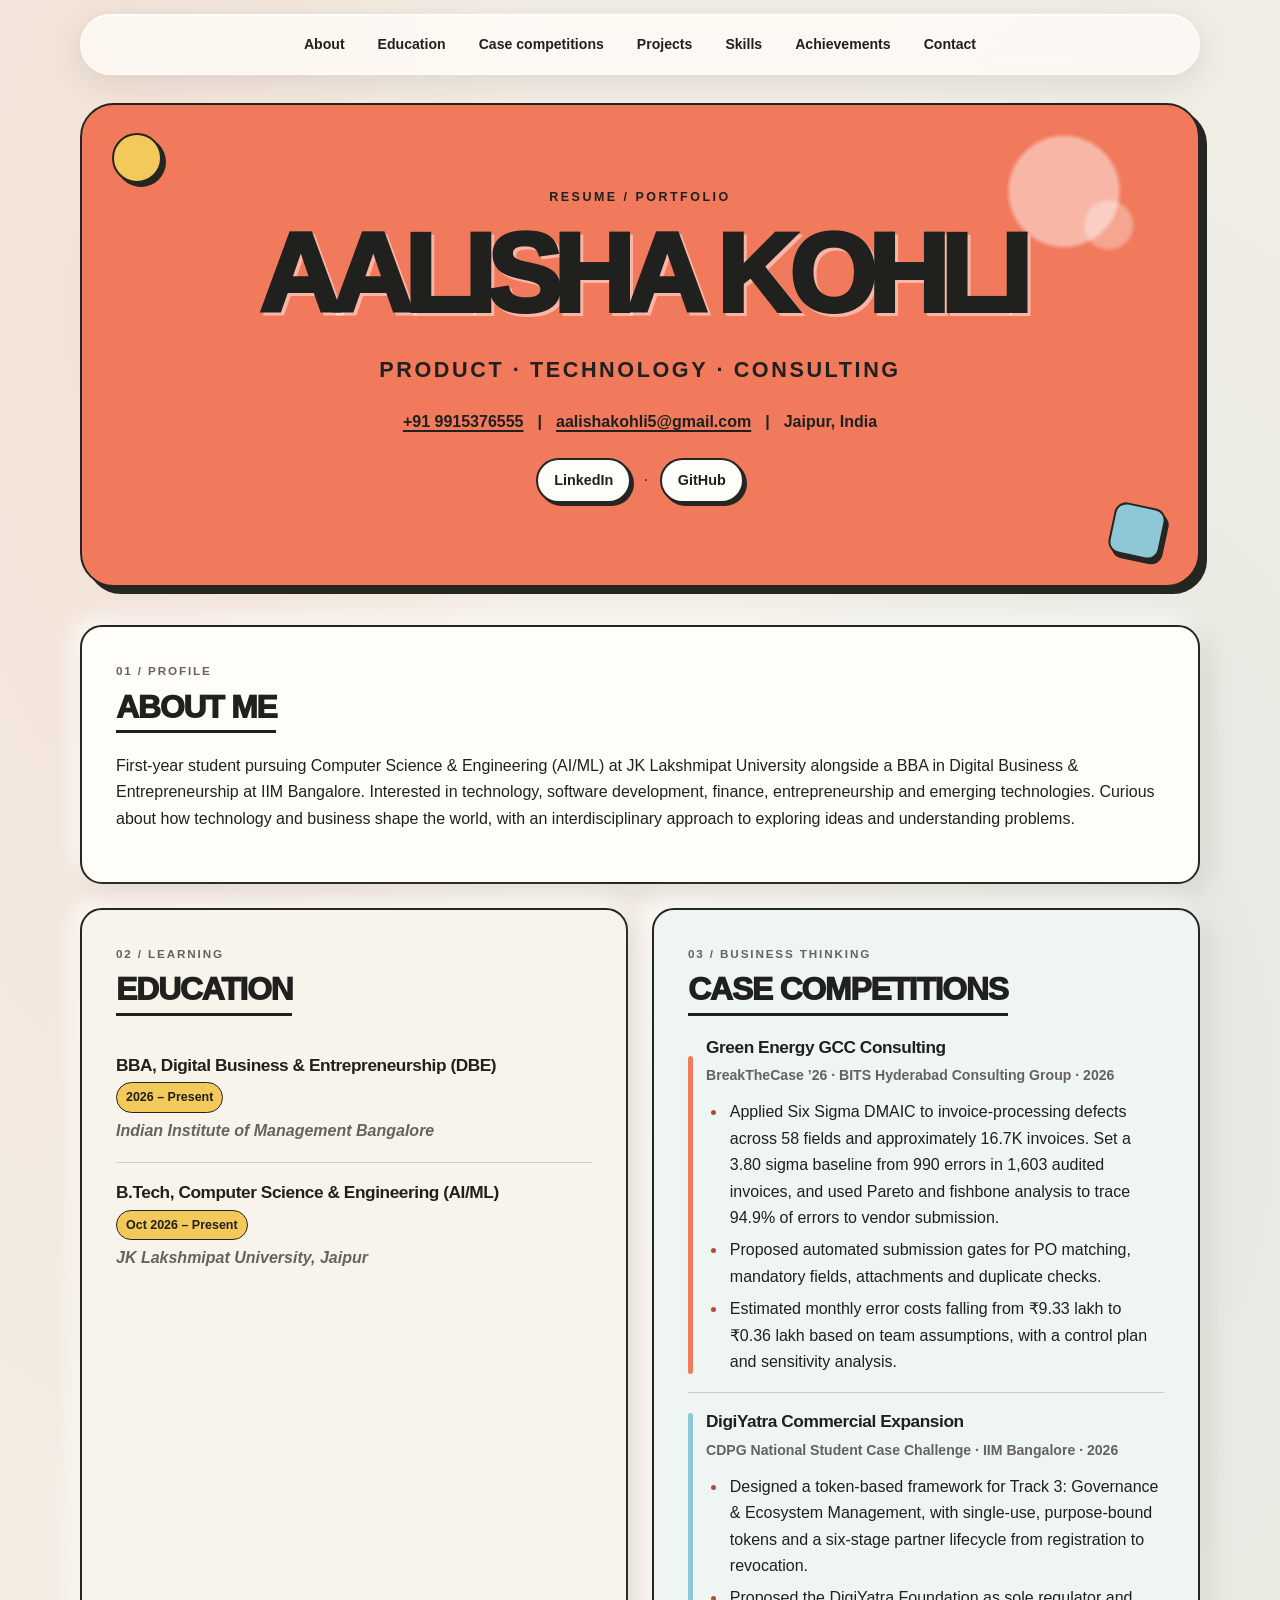
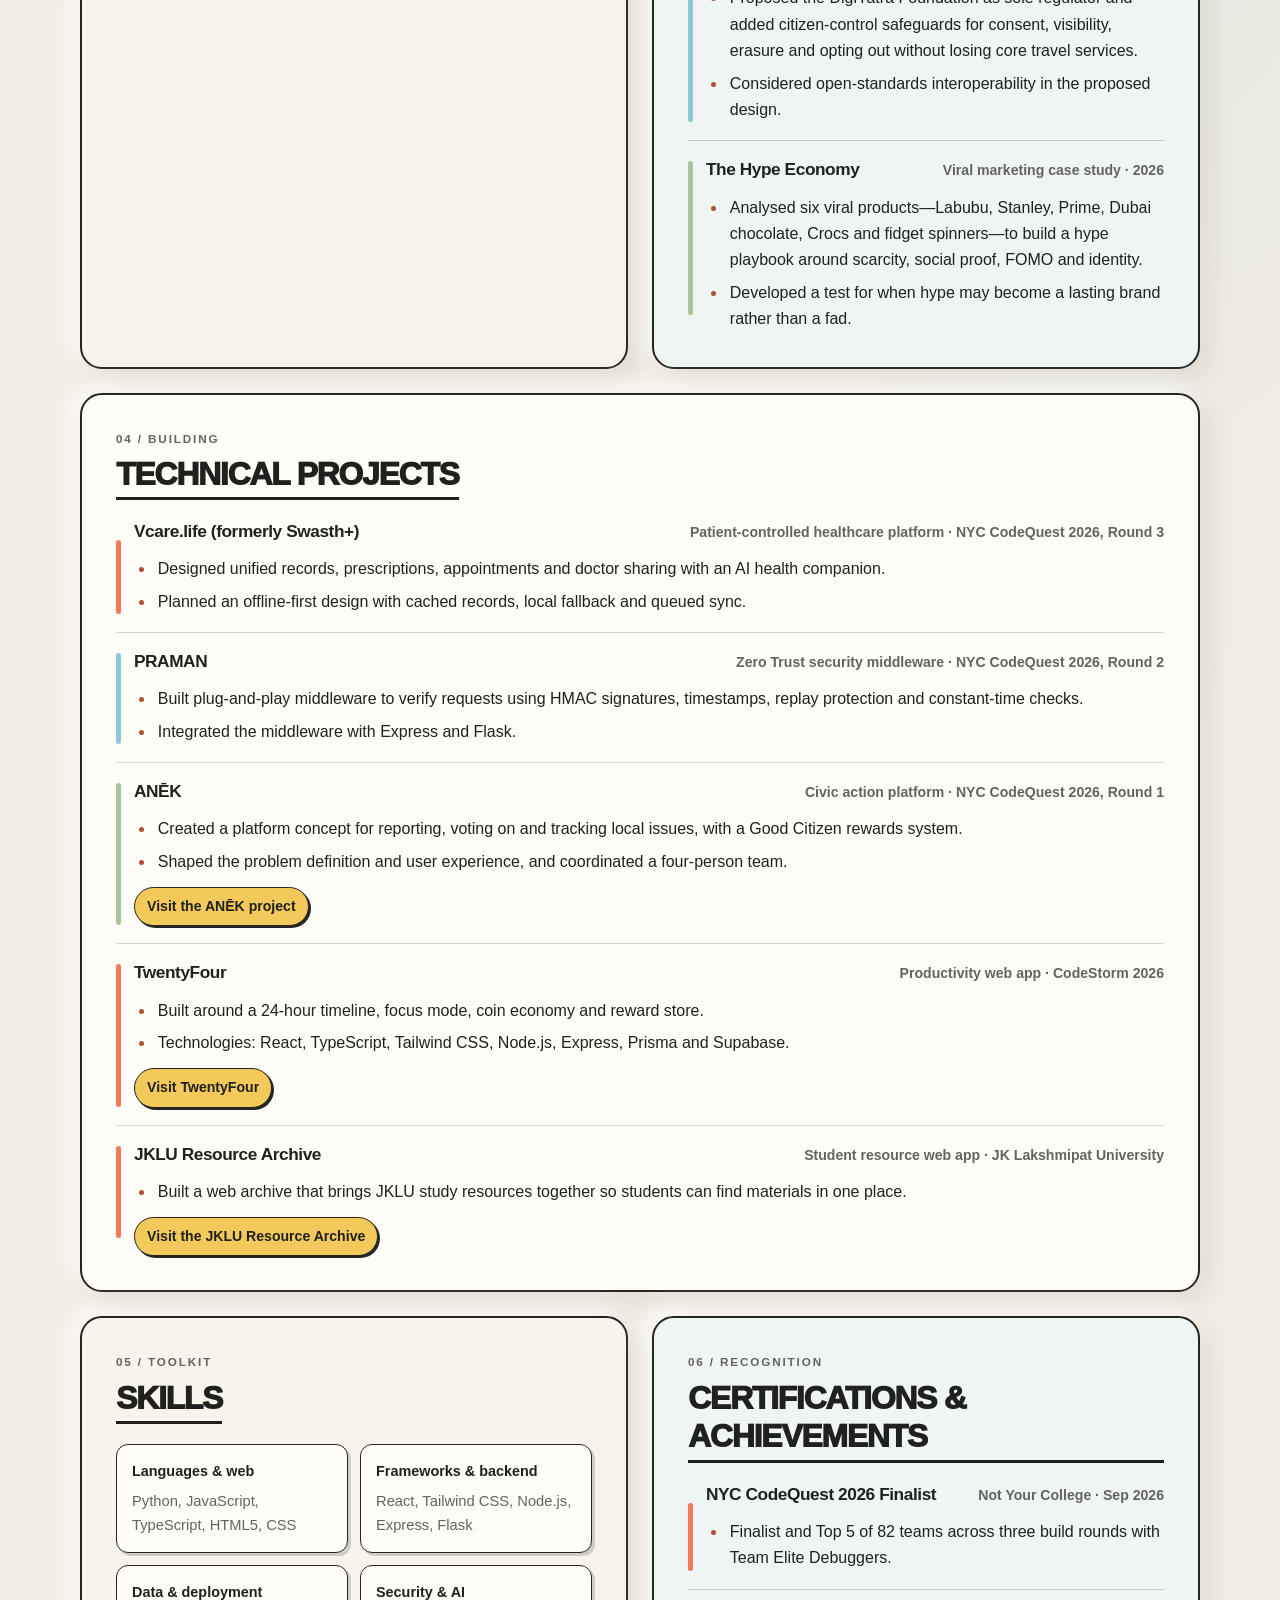
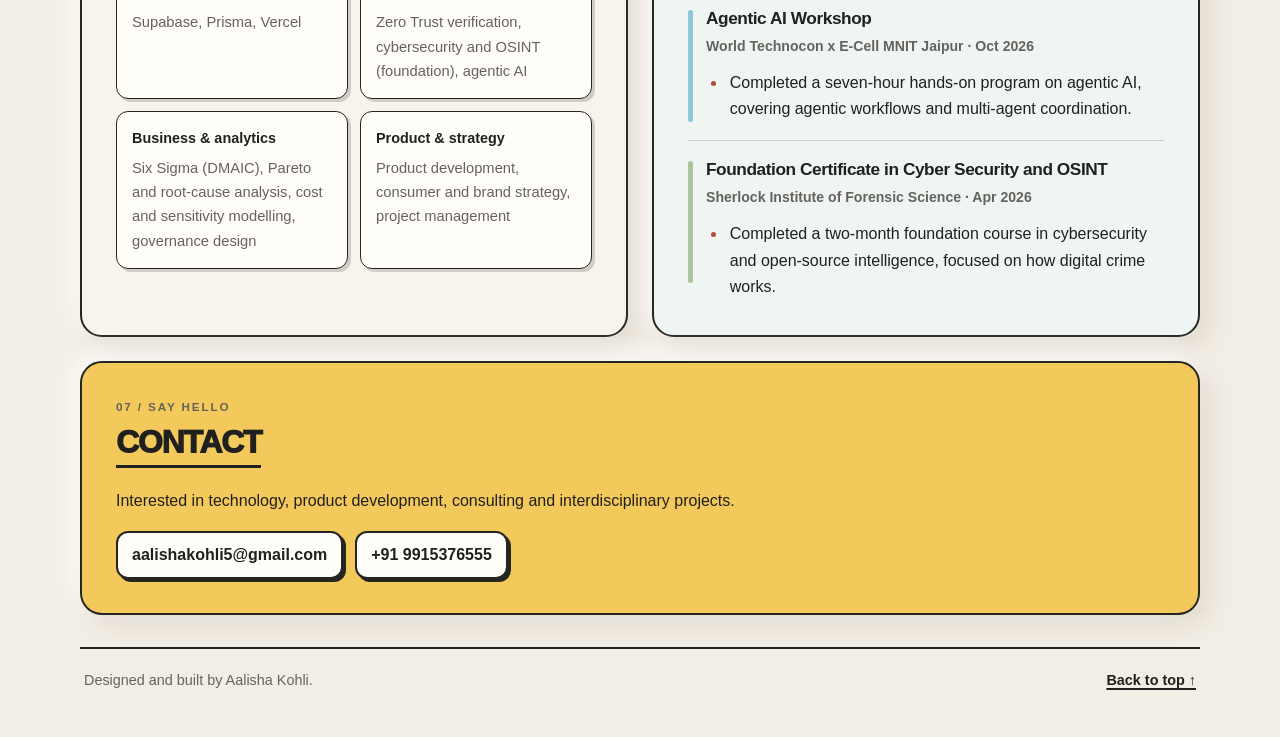
==== index.html @ c0bd3ee4 "Fix stylesheet link in index.html to reference styles.css" ====
<!DOCTYPE html>
<html lang="en">

<head>
    <meta charset="UTF-8">
    <meta name="viewport" content="width=device-width, initial-scale=1.0">
    <meta name="description"
        content="Resume and portfolio of Aalisha Kohli, a computer science and digital business student interested in technology, product, and consulting.">
    <meta name="theme-color" content="#f4f0e8">
    <title>Aalisha Kohli | Resume</title>
    <link rel="stylesheet" href="styles.css">
</head>

<body>
    <a href="#main-content">Skip to content</a>

    <header id="top">
        <nav aria-label="Main navigation">
            <a href="#about">About</a>
            <a href="#education">Education</a>
            <a href="#competitions">Case competitions</a>
            <a href="#projects">Projects</a>
            <a href="#skills">Skills</a>
            <a href="#achievements">Achievements</a>
            <a href="#contact">Contact</a>
        </nav>

        <div>
            <p>Resume / Portfolio</p>
            <h1>Aalisha Kohli</h1>
            <p>Product <span aria-hidden="true">·</span> Technology <span aria-hidden="true">·</span> Consulting</p>

            <address>
                <a href="tel:+919915376555">+91 9915376555</a>
                <span aria-hidden="true">|</span>
                <a href="mailto:aalishakohli5@gmail.com">aalishakohli5@gmail.com</a>
                <span aria-hidden="true">|</span>
                <span>Jaipur, India</span>
            </address>

            <p>
                <a href="https://www.linkedin.com/in/aalisha-kohli-150954351ak" target="_blank"
                    rel="noopener noreferrer" aria-label="Aalisha Kohli on LinkedIn (opens in a new tab)">
                    LinkedIn
                </a>
                <span aria-hidden="true">·</span>
                <a href="https://github.com/aalishakohli5-cmyk" target="_blank" rel="noopener noreferrer"
                    aria-label="Aalisha Kohli on GitHub (opens in a new tab)">
                    GitHub
                </a>
            </p>
        </div>
    </header>

    <main id="main-content">
        <section id="about" aria-labelledby="about-heading">
            <p>01 / Profile</p>
            <h2 id="about-heading">About me</h2>
            <p>
                First-year student pursuing Computer Science &amp; Engineering (AI/ML)
                at JK Lakshmipat University alongside a BBA in Digital Business &amp;
                Entrepreneurship at IIM Bangalore. Interested in technology, software
                development, finance, entrepreneurship and emerging technologies.
                Curious about how technology and business shape the world, with an
                interdisciplinary approach to exploring ideas and understanding
                problems.
            </p>
        </section>

        <section id="education" aria-labelledby="education-heading">
            <p>02 / Learning</p>
            <h2 id="education-heading">Education</h2>

            <article>
                <header>
                    <h3>BBA, Digital Business &amp; Entrepreneurship (DBE)</h3>
                    <p>2026 – Present</p>
                </header>
                <p><em>Indian Institute of Management Bangalore</em></p>
            </article>

            <article>
                <header>
                    <h3>B.Tech, Computer Science &amp; Engineering (AI/ML)</h3>
                    <p>Oct 2026 – Present</p>
                </header>
                <p><em>JK Lakshmipat University, Jaipur</em></p>
            </article>
        </section>

        <section id="competitions" aria-labelledby="competitions-heading">
            <p>03 / Business thinking</p>
            <h2 id="competitions-heading">Case competitions</h2>

            <article>
                <header>
                    <h3>Green Energy GCC Consulting</h3>
                    <p>BreakTheCase ’26 · BITS Hyderabad Consulting Group · 2026</p>
                </header>
                <ul>
                    <li>
                        Applied Six Sigma DMAIC to invoice-processing defects across 58
                        fields and approximately 16.7K invoices. Set a 3.80 sigma baseline
                        from 990 errors in 1,603 audited invoices, and used Pareto and
                        fishbone analysis to trace 94.9% of errors to vendor submission.
                    </li>
                    <li>
                        Proposed automated submission gates for PO matching, mandatory
                        fields, attachments and duplicate checks.
                    </li>
                    <li>
                        Estimated monthly error costs falling from ₹9.33 lakh to ₹0.36 lakh
                        based on team assumptions, with a control plan and sensitivity
                        analysis.
                    </li>
                </ul>
            </article>

            <article>
                <header>
                    <h3>DigiYatra Commercial Expansion</h3>
                    <p>CDPG National Student Case Challenge · IIM Bangalore · 2026</p>
                </header>
                <ul>
                    <li>
                        Designed a token-based framework for Track 3: Governance &amp;
                        Ecosystem Management, with single-use, purpose-bound tokens and a
                        six-stage partner lifecycle from registration to revocation.
                    </li>
                    <li>
                        Proposed the DigiYatra Foundation as sole regulator and added
                        citizen-control safeguards for consent, visibility, erasure and
                        opting out without losing core travel services.
                    </li>
                    <li>Considered open-standards interoperability in the proposed design.</li>
                </ul>
            </article>

            <article>
                <header>
                    <h3>The Hype Economy</h3>
                    <p>Viral marketing case study · 2026</p>
                </header>
                <ul>
                    <li>
                        Analysed six viral products—Labubu, Stanley, Prime, Dubai chocolate,
                        Crocs and fidget spinners—to build a hype playbook around scarcity,
                        social proof, FOMO and identity.
                    </li>
                    <li>
                        Developed a test for when hype may become a lasting brand rather
                        than a fad.
                    </li>
                </ul>
            </article>
        </section>

        <section id="projects" aria-labelledby="projects-heading">
            <p>04 / Building</p>
            <h2 id="projects-heading">Technical projects</h2>

            <article>
                <header>
                    <h3>Vcare.life <span>(formerly Swasth+)</span></h3>
                    <p>Patient-controlled healthcare platform · NYC CodeQuest 2026, Round 3</p>
                </header>
                <ul>
                    <li>
                        Designed unified records, prescriptions, appointments and doctor
                        sharing with an AI health companion.
                    </li>
                    <li>
                        Planned an offline-first design with cached records, local fallback
                        and queued sync.
                    </li>
                </ul>
            </article>

            <article>
                <header>
                    <h3>PRAMAN</h3>
                    <p>Zero Trust security middleware · NYC CodeQuest 2026, Round 2</p>
                </header>
                <ul>
                    <li>
                        Built plug-and-play middleware to verify requests using HMAC
                        signatures, timestamps, replay protection and constant-time checks.
                    </li>
                    <li>Integrated the middleware with Express and Flask.</li>
                </ul>
            </article>

            <article>
                <header>
                    <h3>ANĒK</h3>
                    <p>Civic action platform · NYC CodeQuest 2026, Round 1</p>
                </header>
                <ul>
                    <li>
                        Created a platform concept for reporting, voting on and tracking
                        local issues, with a Good Citizen rewards system.
                    </li>
                    <li>
                        Shaped the problem definition and user experience, and coordinated
                        a four-person team.
                    </li>
                </ul>
                <p>
                    <a href="https://anek.vercel.app" target="_blank" rel="noopener noreferrer">
                        Visit the ANĒK project
                    </a>
                </p>
            </article>

            <article>
                <header>
                    <h3>TwentyFour</h3>
                    <p>Productivity web app · CodeStorm 2026</p>
                </header>
                <ul>
                    <li>
                        Built around a 24-hour timeline, focus mode, coin economy and reward
                        store.
                    </li>
                    <li>
                        Technologies: React, TypeScript, Tailwind CSS, Node.js, Express,
                        Prisma and Supabase.
                    </li>
                </ul>
                <p>
                    <a href="https://twenty-four-ten.vercel.app" target="_blank" rel="noopener noreferrer">
                        Visit TwentyFour
                    </a>
                </p>
            </article>

            <article>
                <header>
                    <h3>JKLU Resource Archive</h3>
                    <p>Student resource web app · JK Lakshmipat University</p>
                </header>
                <ul>
                    <li>
                        Built a web archive that brings JKLU study resources together so
                        students can find materials in one place.
                    </li>
                </ul>
                <p>
                    <a href="https://jklu-resource-archive-3sud.vercel.app" target="_blank" rel="noopener noreferrer">
                        Visit the JKLU Resource Archive
                    </a>
                </p>
            </article>
        </section>

        <section id="skills" aria-labelledby="skills-heading">
            <p>05 / Toolkit</p>
            <h2 id="skills-heading">Skills</h2>

            <dl>
                <div>
                    <dt>Languages &amp; web</dt>
                    <dd>Python, JavaScript, TypeScript, HTML5, CSS</dd>
                </div>
                <div>
                    <dt>Frameworks &amp; backend</dt>
                    <dd>React, Tailwind CSS, Node.js, Express, Flask</dd>
                </div>
                <div>
                    <dt>Data &amp; deployment</dt>
                    <dd>Supabase, Prisma, Vercel</dd>
                </div>
                <div>
                    <dt>Security &amp; AI</dt>
                    <dd>Zero Trust verification, cybersecurity and OSINT (foundation), agentic AI</dd>
                </div>
                <div>
                    <dt>Business &amp; analytics</dt>
                    <dd>
                        Six Sigma (DMAIC), Pareto and root-cause analysis, cost and
                        sensitivity modelling, governance design
                    </dd>
                </div>
                <div>
                    <dt>Product &amp; strategy</dt>
                    <dd>Product development, consumer and brand strategy, project management</dd>
                </div>
            </dl>
        </section>

        <section id="achievements" aria-labelledby="achievements-heading">
            <p>06 / Recognition</p>
            <h2 id="achievements-heading">Certifications &amp; achievements</h2>

            <article>
                <header>
                    <h3>NYC CodeQuest 2026 Finalist</h3>
                    <p>Not Your College · Sep 2026</p>
                </header>
                <ul>
                    <li>
                        Finalist and Top 5 of 82 teams across three build rounds with Team
                        Elite Debuggers.
                    </li>
                </ul>
            </article>

            <article>
                <header>
                    <h3>Agentic AI Workshop</h3>
                    <p>World Technocon x E-Cell MNIT Jaipur · Oct 2026</p>
                </header>
                <ul>
                    <li>
                        Completed a seven-hour hands-on program on agentic AI, covering
                        agentic workflows and multi-agent coordination.
                    </li>
                </ul>
            </article>

            <article>
                <header>
                    <h3>Foundation Certificate in Cyber Security and OSINT</h3>
                    <p>Sherlock Institute of Forensic Science · Apr 2026</p>
                </header>
                <ul>
                    <li>
                        Completed a two-month foundation course in cybersecurity and
                        open-source intelligence, focused on how digital crime works.
                    </li>
                </ul>
            </article>
        </section>

        <section id="contact" aria-labelledby="contact-heading">
            <p>07 / Say hello</p>
            <h2 id="contact-heading">Contact</h2>
            <p>
                Interested in technology, product development, consulting and
                interdisciplinary projects.
            </p>
            <address>
                <a href="mailto:aalishakohli5@gmail.com">aalishakohli5@gmail.com</a>
                <a href="tel:+919915376555">+91 9915376555</a>
            </address>
        </section>
    </main>

    <footer>
        <p>Designed and built by Aalisha Kohli.</p>
        <p><a href="#top">Back to top ↑</a></p>
    </footer>
</body>

</html>
---- styles.css ----
/* ================================
   Aalisha Kohli — Resume
   Clay + neo-brutalist visual style
   ================================ */

/* ---------- 1. Theme ---------- */

:root {
    color-scheme: light;

    --page: #f3eee5;
    --paper: #fffdf8;
    --paper-warm: #f8f1e7;
    --ink: #20201e;
    --muted: #66635e;
    --line: #252522;

    --coral: #f17a5d;
    --yellow: #f3c95b;
    --blue: #8ec7d5;
    --green: #a9c59c;
    --lavender: #b5a2ca;

    --shadow-hard: 7px 7px 0 var(--line);
    --shadow-soft:
        10px 10px 24px rgb(80 61 42 / 10%),
        -8px -8px 22px rgb(255 255 255 / 75%);

    --radius-small: 12px;
    --radius-medium: 22px;
    --radius-large: 34px;

    --content-width: 1120px;
}

/* ---------- 2. Reset and base ---------- */

* {
    box-sizing: border-box;
}

html {
    scroll-behavior: smooth;
    scroll-padding-top: 110px;
}

body {
    min-width: 320px;
    margin: 0;
    background:
        radial-gradient(ellipse at 8% 8%, rgb(241 122 93 / 11%), transparent 28rem),
        radial-gradient(ellipse at 90% 28%, rgb(142 199 213 / 15%), transparent 32rem),
        var(--page);
    color: var(--ink);
    font-family:
        Inter, Avenir, "Segoe UI", Helvetica, Arial, sans-serif;
    font-size: 16px;
    line-height: 1.65;
}

img,
svg {
    display: block;
    max-width: 100%;
}

a {
    color: #174d70;
    text-decoration-thickness: 1.5px;
    text-underline-offset: 3px;
}

a:hover {
    color: #a6422b;
}

a:focus-visible {
    outline: 3px solid var(--coral);
    outline-offset: 4px;
    border-radius: 4px;
}

::selection {
    color: var(--ink);
    background: var(--yellow);
}

/* ---------- 3. Skip link ---------- */

body>a:first-child {
    position: fixed;
    z-index: 20;
    top: 12px;
    left: 12px;
    transform: translateY(-160%);
    padding: 10px 16px;
    border: 2px solid var(--line);
    border-radius: var(--radius-small);
    background: var(--yellow);
    color: var(--ink);
    font-weight: 800;
    box-shadow: 4px 4px 0 var(--line);
}

body>a:first-child:focus {
    transform: translateY(0);
}

/* ---------- 4. Navigation ---------- */

#top nav {
    position: sticky;
    z-index: 10;
    top: 14px;
    display: flex;
    width: min(calc(100% - 36px), var(--content-width));
    margin: 14px auto 28px;
    padding: 10px;
    align-items: center;
    justify-content: center;
    flex-wrap: wrap;
    gap: 7px;

    border: 1px solid rgb(255 255 255 / 75%);
    border-radius: 999px;
    background: rgb(255 253 248 / 72%);
    box-shadow:
        0 8px 30px rgb(38 33 27 / 10%),
        inset 0 1px 0 rgb(255 255 255 / 85%);
    backdrop-filter: blur(16px);
    -webkit-backdrop-filter: blur(16px);
}

#top nav a {
    display: inline-block;
    padding: 8px 13px;
    border-radius: 999px;
    color: var(--ink);
    font-size: 0.88rem;
    font-weight: 750;
    text-decoration: none;
    transition:
        background-color 160ms ease,
        transform 160ms ease,
        box-shadow 160ms ease;
}

#top nav a:hover {
    transform: translateY(-2px);
    background: var(--yellow);
    box-shadow: 2px 2px 0 var(--line);
}

/* ---------- 5. Hero ---------- */

#top>div {
    position: relative;
    width: min(calc(100% - 36px), var(--content-width));
    margin: 0 auto 38px;
    padding: clamp(32px, 7vw, 82px) 28px;
    overflow: hidden;
    border: 2px solid var(--line);
    border-radius: var(--radius-large);
    background:
        radial-gradient(circle at 88% 18%, rgb(255 255 255 / 45%) 0 5%, transparent 5.5%),
        radial-gradient(circle at 92% 25%, rgb(255 255 255 / 32%) 0 2%, transparent 2.5%),
        var(--coral);
    box-shadow: var(--shadow-hard);
    text-align: center;
}

#top>div::before,
#top>div::after {
    position: absolute;
    z-index: 0;
    display: block;
    border: 2px solid var(--line);
    content: "";
    pointer-events: none;
}

#top>div::before {
    top: 28px;
    left: 30px;
    width: 46px;
    height: 46px;
    border-radius: 50%;
    background: var(--yellow);
    box-shadow: 4px 4px 0 var(--line);
}

#top>div::after {
    right: 35px;
    bottom: 28px;
    width: 48px;
    height: 48px;
    transform: rotate(12deg);
    border-radius: 12px;
    background: var(--blue);
    box-shadow: 4px 4px 0 var(--line);
}

#top>div>* {
    position: relative;
    z-index: 1;
}

#top>div>p:first-child {
    margin: 0 0 12px;
    font-size: 0.78rem;
    font-weight: 850;
    letter-spacing: 0.2em;
    text-transform: uppercase;
}

#top h1 {
    margin: 0;
    font-size: clamp(3rem, 9vw, 7rem);
    font-weight: 950;
    letter-spacing: -0.075em;
    line-height: 0.98;
    text-transform: uppercase;
    text-shadow: 3px 3px 0 rgb(255 255 255 / 45%);
}

#top h1+p {
    margin: 22px 0;
    font-size: clamp(1rem, 2.5vw, 1.35rem);
    font-weight: 850;
    letter-spacing: 0.12em;
    text-transform: uppercase;
}

#top address {
    display: flex;
    margin: 0 auto;
    align-items: center;
    justify-content: center;
    flex-wrap: wrap;
    gap: 8px 14px;
    font-style: normal;
}

#top address a,
#top address span {
    color: var(--ink);
    font-weight: 700;
}

#top>div>p:last-child {
    display: flex;
    margin: 22px 0 0;
    align-items: center;
    justify-content: center;
    flex-wrap: wrap;
    gap: 12px;
}

#top>div>p:last-child a {
    display: inline-block;
    padding: 9px 16px;
    border: 2px solid var(--line);
    border-radius: 999px;
    background: var(--paper);
    box-shadow: 3px 3px 0 var(--line);
    color: var(--ink);
    font-size: 0.9rem;
    font-weight: 850;
    text-decoration: none;
    transition:
        transform 160ms ease,
        box-shadow 160ms ease;
}

#top>div>p:last-child a:hover {
    transform: translate(2px, 2px);
    box-shadow: 1px 1px 0 var(--line);
}

/* ---------- 6. Main layout ---------- */

main {
    display: grid;
    width: min(calc(100% - 36px), var(--content-width));
    margin: 0 auto;
    grid-template-columns: repeat(2, minmax(0, 1fr));
    gap: 24px;
}

main>section {
    position: relative;
    min-width: 0;
    padding: clamp(22px, 4vw, 34px);
    border: 2px solid var(--line);
    border-radius: var(--radius-medium);
    background: var(--paper);
    box-shadow: var(--shadow-soft);
    scroll-margin-top: 112px;
}

main>section:nth-of-type(3n + 1) {
    background: var(--paper);
}

main>section:nth-of-type(3n + 2) {
    background: #f8f4eb;
}

main>section:nth-of-type(3n) {
    background: #eef5f3;
}

main>section>p:first-child {
    margin: 0 0 7px;
    color: var(--muted);
    font-size: 0.73rem;
    font-weight: 900;
    letter-spacing: 0.16em;
    text-transform: uppercase;
}

main>section>h2 {
    display: inline-block;
    margin: 0 0 20px;
    padding-bottom: 4px;
    border-bottom: 3px solid var(--ink);
    font-size: clamp(1.4rem, 3vw, 2rem);
    font-weight: 950;
    letter-spacing: -0.04em;
    line-height: 1.2;
    text-transform: uppercase;
}

main>section>p:not(:first-child) {
    margin-top: 0;
}

/* Let profile, projects, and contact span the full grid. */
#about,
#projects,
#contact {
    grid-column: 1 / -1;
}

/* ---------- 7. Resume entries ---------- */

article {
    padding: 17px 0;
    border-top: 1px solid rgb(32 32 30 / 18%);
}

article:first-of-type {
    padding-top: 0;
    border-top: 0;
}

article:last-child {
    padding-bottom: 0;
}

article header {
    display: flex;
    align-items: baseline;
    justify-content: space-between;
    flex-wrap: wrap;
    gap: 5px 18px;
}

article h3 {
    margin: 0;
    font-size: 1.08rem;
    font-weight: 900;
    letter-spacing: -0.025em;
    line-height: 1.35;
}

article header p {
    margin: 0;
    color: var(--muted);
    font-size: 0.88rem;
    font-weight: 750;
}

article>p {
    margin: 5px 0 0;
    color: var(--muted);
}

article>p em {
    font-weight: 650;
}

article ul {
    margin: 12px 0 0;
    padding-left: 1.3rem;
}

article li {
    padding-left: 3px;
}

article li+li {
    margin-top: 6px;
}

article li::marker {
    color: #b34d36;
}

/* Education entries get a clear date / school rhythm. */
#education article {
    padding: 18px 0;
}

#education article header p {
    padding: 4px 9px;
    border: 1px solid var(--line);
    border-radius: 999px;
    background: var(--yellow);
    color: var(--ink);
    font-size: 0.78rem;
}

/* ---------- 8. Project and competition cards ---------- */

#competitions article,
#projects article,
#achievements article {
    position: relative;
    padding-left: 18px;
}

#competitions article::before,
#projects article::before,
#achievements article::before {
    position: absolute;
    top: 20px;
    bottom: 18px;
    left: 0;
    width: 5px;
    border-radius: 999px;
    background: var(--coral);
    content: "";
}

#competitions article:nth-of-type(2)::before,
#projects article:nth-of-type(2)::before,
#achievements article:nth-of-type(2)::before {
    background: var(--blue);
}

#competitions article:nth-of-type(3)::before,
#projects article:nth-of-type(3)::before,
#achievements article:nth-of-type(3)::before {
    background: var(--green);
}

#projects article>p {
    margin-top: 12px;
}

#projects article>p a {
    display: inline-block;
    padding: 7px 12px;
    border: 1.5px solid var(--line);
    border-radius: 999px;
    background: var(--yellow);
    box-shadow: 2px 2px 0 var(--line);
    color: var(--ink);
    font-size: 0.88rem;
    font-weight: 800;
    text-decoration: none;
}

#projects article>p a:hover {
    background: var(--coral);
}

/* ---------- 9. Skills list ---------- */

#skills dl {
    display: grid;
    margin: 0;
    grid-template-columns: repeat(2, minmax(0, 1fr));
    gap: 12px;
}

#skills dl>div {
    padding: 15px;
    border: 1.5px solid var(--line);
    border-radius: var(--radius-small);
    background: var(--paper);
    box-shadow: 3px 3px 0 rgb(32 32 30 / 18%);
}

#skills dt {
    margin-bottom: 5px;
    font-size: 0.9rem;
    font-weight: 900;
}

#skills dd {
    margin: 0;
    color: var(--muted);
    font-size: 0.92rem;
}

/* ---------- 10. Contact section ---------- */

#contact {
    background: var(--yellow);
}

#contact>address {
    display: flex;
    align-items: center;
    flex-wrap: wrap;
    gap: 12px;
    font-style: normal;
}

#contact>address a {
    display: inline-block;
    padding: 9px 14px;
    border: 2px solid var(--line);
    border-radius: var(--radius-small);
    background: var(--paper);
    box-shadow: 3px 3px 0 var(--line);
    color: var(--ink);
    font-weight: 800;
    text-decoration: none;
}

/* ---------- 11. Footer ---------- */

body>footer {
    display: flex;
    width: min(calc(100% - 36px), var(--content-width));
    margin: 32px auto 24px;
    padding: 20px 4px;
    align-items: center;
    justify-content: space-between;
    flex-wrap: wrap;
    gap: 10px;
    border-top: 2px solid var(--line);
    color: var(--muted);
    font-size: 0.9rem;
}

body>footer p {
    margin: 0;
}

body>footer a {
    color: var(--ink);
    font-weight: 800;
}

/* ---------- 12. Responsive layout ---------- */

@media (max-width: 760px) {
    html {
        scroll-padding-top: 145px;
    }

    #top nav {
        position: relative;
        top: 0;
        width: min(calc(100% - 24px), var(--content-width));
        margin-top: 12px;
        border-radius: 22px;
    }

    #top nav a {
        padding: 7px 10px;
        font-size: 0.82rem;
    }

    #top>div {
        width: min(calc(100% - 24px), var(--content-width));
        margin-bottom: 26px;
        padding: 56px 20px;
    }

    #top>div::before {
        top: 17px;
        left: 17px;
        width: 34px;
        height: 34px;
    }

    #top>div::after {
        right: 19px;
        bottom: 17px;
        width: 34px;
        height: 34px;
    }

    main {
        width: min(calc(100% - 24px), var(--content-width));
        grid-template-columns: 1fr;
        gap: 17px;
    }

    #about,
    #projects,
    #contact {
        grid-column: auto;
    }

    main>section {
        padding: 24px;
    }

    #skills dl {
        grid-template-columns: 1fr;
    }

    body>footer {
        width: min(calc(100% - 24px), var(--content-width));
    }
}

@media (max-width: 480px) {
    body {
        font-size: 15px;
    }

    #top>div {
        padding: 52px 16px;
    }

    #top h1 {
        font-size: clamp(2.7rem, 15vw, 4rem);
    }

    #top h1+p {
        letter-spacing: 0.07em;
    }

    #top address {
        flex-direction: column;
        gap: 4px;
    }

    #top address span[aria-hidden="true"] {
        display: none;
    }

    main>section {
        padding: 21px 18px;
        border-radius: 18px;
    }

    article header {
        align-items: flex-start;
        flex-direction: column;
        gap: 4px;
    }

    body>footer {
        align-items: flex-start;
        flex-direction: column;
    }
}

/* ---------- 13. Reduced motion ---------- */

@media (prefers-reduced-motion: reduce) {
    html {
        scroll-behavior: auto;
    }

    *,
    *::before,
    *::after {
        transition-duration: 0.01ms !important;
        animation-duration: 0.01ms !important;
        animation-iteration-count: 1 !important;
    }
}

/* ---------- 14. Print-friendly resume ---------- */

@media print {
    :root {
        --page: #fff;
        --paper: #fff;
        --paper-warm: #fff;
        --ink: #000;
        --muted: #333;
        --line: #777;
    }

    body {
        background: #fff;
        color: #000;
        font-size: 10pt;
    }

    body>a:first-child,
    #top nav {
        display: none;
    }

    #top>div {
        width: 100%;
        margin: 0 0 18px;
        padding: 22px;
        border: 1px solid #777;
        background: #fff;
        box-shadow: none;
    }

    #top>div::before,
    #top>div::after {
        display: none;
    }

    #top h1 {
        font-size: 34pt;
        text-shadow: none;
    }

    main {
        display: block;
        width: 100%;
    }

    main>section {
        margin: 0 0 14px;
        padding: 14px;
        break-inside: avoid;
        border: 1px solid #aaa;
        background: #fff;
        box-shadow: none;
    }

    main>section>h2 {
        font-size: 15pt;
    }

    article {
        break-inside: avoid;
    }

    a {
        color: #000;
    }

    a[href^="http"]::after {
        content: " (" attr(href) ")";
        overflow-wrap: anywhere;
        font-size: 8pt;
    }

    #contact>address a,
    #projects article>p a {
        padding: 0;
        border: 0;
        background: transparent;
        box-shadow: none;
    }

    body>footer {
        width: 100%;
        margin-bottom: 0;
    }
}
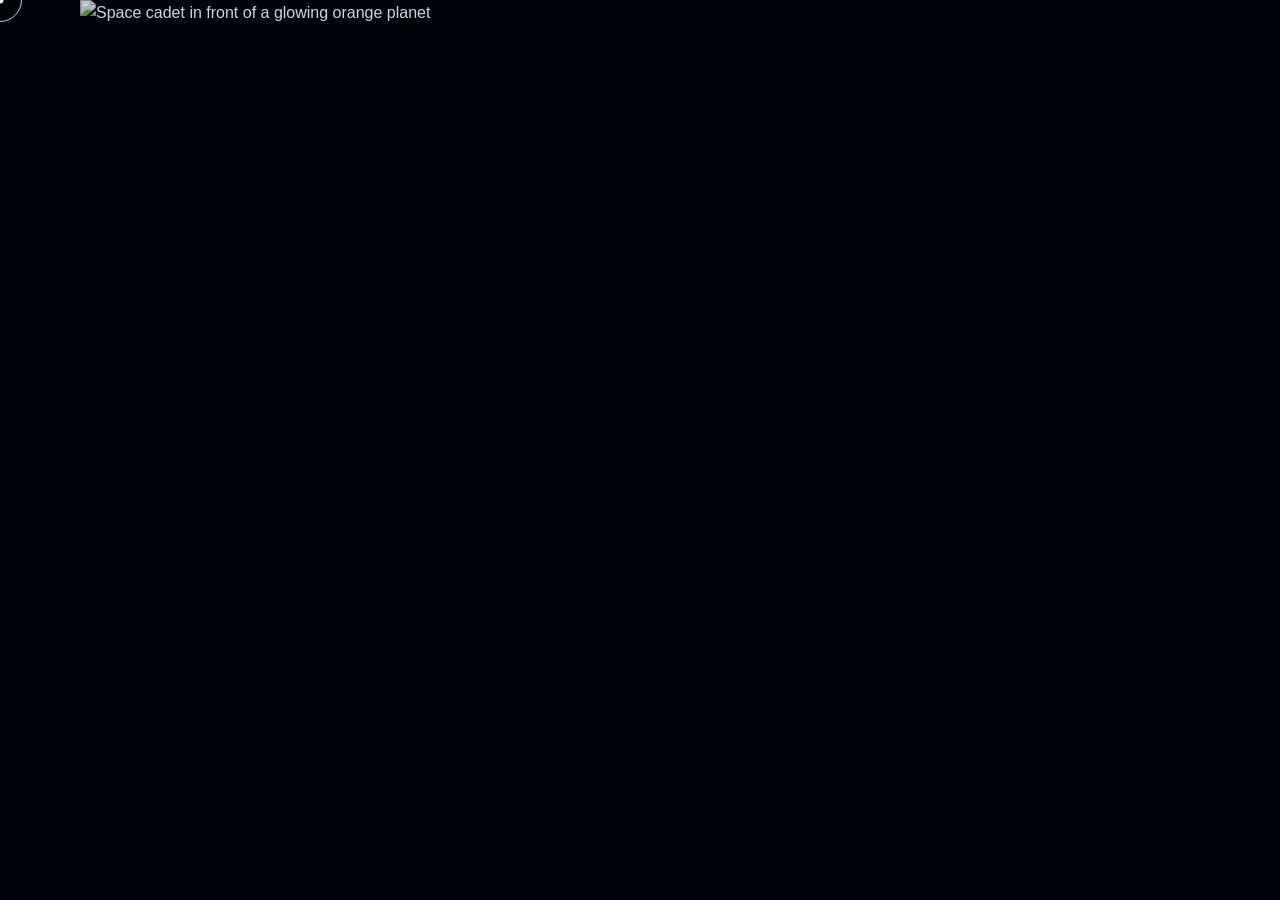
==== commit 9b49cd25: "Revamp about and landing pages with enhanced structure and styling; add landing.css for cinematic ex" ====
--- a/index.html
+++ b/index.html
@@ -8,20 +8,22 @@
         content="Resume and portfolio of Aalisha Kohli, a computer science and digital business student interested in technology, product, and consulting.">
     <meta name="theme-color" content="#f4f0e8">
     <title>Aalisha Kohli | Resume</title>
+    <meta http-equiv="refresh" content="0; url=landing.html">
     <link rel="stylesheet" href="styles.css">
 </head>
 
 <body>
+    <p><a href="landing.html">Enter the portfolio</a></p>
     <a href="#main-content">Skip to content</a>
 
     <header id="top">
         <nav aria-label="Main navigation">
-            <a href="#about">About</a>
-            <a href="#education">Education</a>
-            <a href="#competitions">Case competitions</a>
-            <a href="#projects">Projects</a>
-            <a href="#skills">Skills</a>
-            <a href="#achievements">Achievements</a>
+            <a href="about.html">About</a>
+            <a href="education.html">Education</a>
+            <a href="competitions.html">Case competitions</a>
+            <a href="projects.html">Projects</a>
+            <a href="skills.html">Skills</a>
+            <a href="achievements.html">Achievements</a>
             <a href="#contact">Contact</a>
         </nav>
 
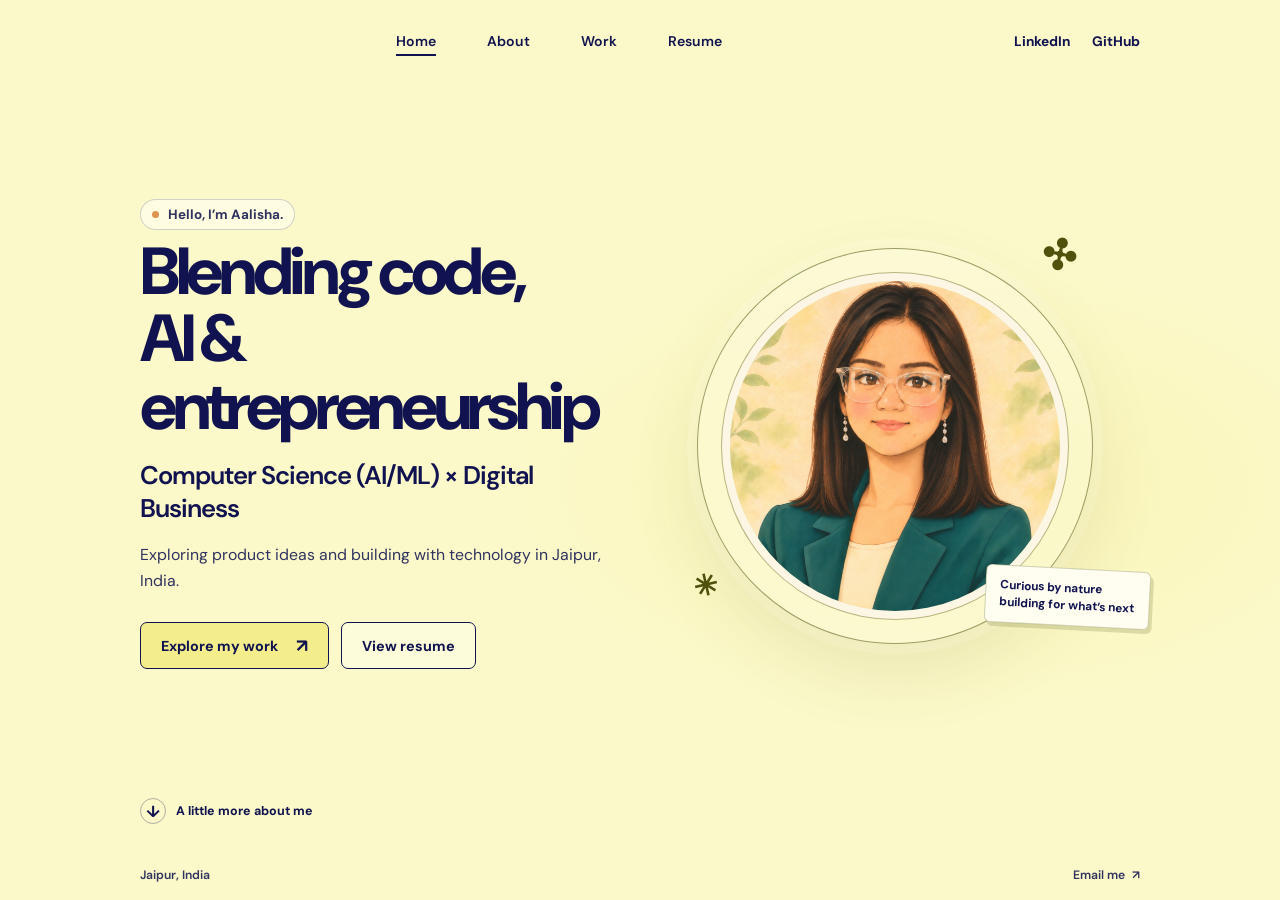
==== commit 98ffae1e: "Refactor portfolio structure: replace landing page with home page, update navigation links, and enha" ====
--- a/index.html
+++ b/index.html
@@ -1,357 +1,61 @@
 <!DOCTYPE html>
 <html lang="en">
-
 <head>
-    <meta charset="UTF-8">
-    <meta name="viewport" content="width=device-width, initial-scale=1.0">
-    <meta name="description"
-        content="Resume and portfolio of Aalisha Kohli, a computer science and digital business student interested in technology, product, and consulting.">
-    <meta name="theme-color" content="#f4f0e8">
-    <title>Aalisha Kohli | Resume</title>
-    <meta http-equiv="refresh" content="0; url=landing.html">
-    <link rel="stylesheet" href="styles.css">
+  <meta charset="UTF-8">
+  <meta name="viewport" content="width=device-width, initial-scale=1.0">
+  <meta name="description" content="Aalisha Kohli — computer science and digital business student exploring technology, product, and consulting.">
+  <meta name="theme-color" content="#fbf9c9">
+  <title>Aalisha Kohli | Portfolio</title>
+  <link rel="preconnect" href="https://fonts.googleapis.com">
+  <link rel="preconnect" href="https://fonts.gstatic.com" crossorigin>
+  <link href="https://fonts.googleapis.com/css2?family=DM+Sans:wght@400;500;600;700;800&display=swap" rel="stylesheet">
+  <link rel="stylesheet" href="home.css">
 </head>
-
-<body>
-    <p><a href="landing.html">Enter the portfolio</a></p>
-    <a href="#main-content">Skip to content</a>
-
-    <header id="top">
-        <nav aria-label="Main navigation">
-            <a href="about.html">About</a>
-            <a href="education.html">Education</a>
-            <a href="competitions.html">Case competitions</a>
-            <a href="projects.html">Projects</a>
-            <a href="skills.html">Skills</a>
-            <a href="achievements.html">Achievements</a>
-            <a href="#contact">Contact</a>
-        </nav>
-
-        <div>
-            <p>Resume / Portfolio</p>
-            <h1>Aalisha Kohli</h1>
-            <p>Product <span aria-hidden="true">·</span> Technology <span aria-hidden="true">·</span> Consulting</p>
-
-            <address>
-                <a href="tel:+919915376555">+91 9915376555</a>
-                <span aria-hidden="true">|</span>
-                <a href="mailto:aalishakohli5@gmail.com">aalishakohli5@gmail.com</a>
-                <span aria-hidden="true">|</span>
-                <span>Jaipur, India</span>
-            </address>
-
-            <p>
-                <a href="https://www.linkedin.com/in/aalisha-kohli-150954351ak" target="_blank"
-                    rel="noopener noreferrer" aria-label="Aalisha Kohli on LinkedIn (opens in a new tab)">
-                    LinkedIn
-                </a>
-                <span aria-hidden="true">·</span>
-                <a href="https://github.com/aalishakohli5-cmyk" target="_blank" rel="noopener noreferrer"
-                    aria-label="Aalisha Kohli on GitHub (opens in a new tab)">
-                    GitHub
-                </a>
-            </p>
-        </div>
+<body class="home-page">
+  <a class="skip-link" href="#main-content">Skip to content</a>
+  <div class="home-shell">
+    <header class="home-header">
+      <nav class="home-nav" aria-label="Main navigation">
+        <a class="active" href="index.html">Home</a>
+        <a href="about.html">About</a>
+        <a href="projects.html">Work</a>
+        <a href="portfolio.html">Resume</a>
+      </nav>
+      <div class="social-links" aria-label="Social links">
+        <a href="https://www.linkedin.com/in/aalisha-kohli-150954351ak" target="_blank" rel="noopener noreferrer">LinkedIn</a>
+        <a href="https://github.com/aalishakohli5-cmyk" target="_blank" rel="noopener noreferrer">GitHub</a>
+      </div>
     </header>
 
-    <main id="main-content">
-        <section id="about" aria-labelledby="about-heading">
-            <p>01 / Profile</p>
-            <h2 id="about-heading">About me</h2>
-            <p>
-                First-year student pursuing Computer Science &amp; Engineering (AI/ML)
-                at JK Lakshmipat University alongside a BBA in Digital Business &amp;
-                Entrepreneurship at IIM Bangalore. Interested in technology, software
-                development, finance, entrepreneurship and emerging technologies.
-                Curious about how technology and business shape the world, with an
-                interdisciplinary approach to exploring ideas and understanding
-                problems.
-            </p>
-        </section>
+    <main id="main-content" class="hero">
+      <section class="hero-copy" aria-labelledby="hero-title">
+        <p class="hello">Hello, I’m Aalisha.</p>
+        <h1 id="hero-title">Blending code,<br>AI &amp; entrepreneurship</h1>
+        <p class="hero-subtitle">Computer Science (AI/ML) × Digital Business</p>
+        <p class="hero-location">Exploring product ideas and building with technology in Jaipur, India.</p>
+        <div class="hero-actions">
+          <a class="button button-primary" href="projects.html">Explore my work <span aria-hidden="true">↗</span></a>
+          <a class="button button-secondary" href="portfolio.html">View resume</a>
+        </div>
+      </section>
 
-        <section id="education" aria-labelledby="education-heading">
-            <p>02 / Learning</p>
-            <h2 id="education-heading">Education</h2>
+      <div class="portrait-area" aria-label="Illustrated portrait of Aalisha Kohli">
+        <div class="portrait-halo" aria-hidden="true"></div>
+        <div class="portrait-frame">
+          <img src="profile-portrait.png" alt="Illustrated portrait of Aalisha Kohli wearing glasses">
+        </div>
+        <span class="sparkle sparkle-one" aria-hidden="true">✣</span>
+        <span class="sparkle sparkle-two" aria-hidden="true">✳</span>
+        <span class="portrait-note">Curious by nature<br>building for what’s next</span>
+      </div>
 
-            <article>
-                <header>
-                    <h3>BBA, Digital Business &amp; Entrepreneurship (DBE)</h3>
-                    <p>2026 – Present</p>
-                </header>
-                <p><em>Indian Institute of Management Bangalore</em></p>
-            </article>
-
-            <article>
-                <header>
-                    <h3>B.Tech, Computer Science &amp; Engineering (AI/ML)</h3>
-                    <p>Oct 2026 – Present</p>
-                </header>
-                <p><em>JK Lakshmipat University, Jaipur</em></p>
-            </article>
-        </section>
-
-        <section id="competitions" aria-labelledby="competitions-heading">
-            <p>03 / Business thinking</p>
-            <h2 id="competitions-heading">Case competitions</h2>
-
-            <article>
-                <header>
-                    <h3>Green Energy GCC Consulting</h3>
-                    <p>BreakTheCase ’26 · BITS Hyderabad Consulting Group · 2026</p>
-                </header>
-                <ul>
-                    <li>
-                        Applied Six Sigma DMAIC to invoice-processing defects across 58
-                        fields and approximately 16.7K invoices. Set a 3.80 sigma baseline
-                        from 990 errors in 1,603 audited invoices, and used Pareto and
-                        fishbone analysis to trace 94.9% of errors to vendor submission.
-                    </li>
-                    <li>
-                        Proposed automated submission gates for PO matching, mandatory
-                        fields, attachments and duplicate checks.
-                    </li>
-                    <li>
-                        Estimated monthly error costs falling from ₹9.33 lakh to ₹0.36 lakh
-                        based on team assumptions, with a control plan and sensitivity
-                        analysis.
-                    </li>
-                </ul>
-            </article>
-
-            <article>
-                <header>
-                    <h3>DigiYatra Commercial Expansion</h3>
-                    <p>CDPG National Student Case Challenge · IIM Bangalore · 2026</p>
-                </header>
-                <ul>
-                    <li>
-                        Designed a token-based framework for Track 3: Governance &amp;
-                        Ecosystem Management, with single-use, purpose-bound tokens and a
-                        six-stage partner lifecycle from registration to revocation.
-                    </li>
-                    <li>
-                        Proposed the DigiYatra Foundation as sole regulator and added
-                        citizen-control safeguards for consent, visibility, erasure and
-                        opting out without losing core travel services.
-                    </li>
-                    <li>Considered open-standards interoperability in the proposed design.</li>
-                </ul>
-            </article>
-
-            <article>
-                <header>
-                    <h3>The Hype Economy</h3>
-                    <p>Viral marketing case study · 2026</p>
-                </header>
-                <ul>
-                    <li>
-                        Analysed six viral products—Labubu, Stanley, Prime, Dubai chocolate,
-                        Crocs and fidget spinners—to build a hype playbook around scarcity,
-                        social proof, FOMO and identity.
-                    </li>
-                    <li>
-                        Developed a test for when hype may become a lasting brand rather
-                        than a fad.
-                    </li>
-                </ul>
-            </article>
-        </section>
-
-        <section id="projects" aria-labelledby="projects-heading">
-            <p>04 / Building</p>
-            <h2 id="projects-heading">Technical projects</h2>
-
-            <article>
-                <header>
-                    <h3>Vcare.life <span>(formerly Swasth+)</span></h3>
-                    <p>Patient-controlled healthcare platform · NYC CodeQuest 2026, Round 3</p>
-                </header>
-                <ul>
-                    <li>
-                        Designed unified records, prescriptions, appointments and doctor
-                        sharing with an AI health companion.
-                    </li>
-                    <li>
-                        Planned an offline-first design with cached records, local fallback
-                        and queued sync.
-                    </li>
-                </ul>
-            </article>
-
-            <article>
-                <header>
-                    <h3>PRAMAN</h3>
-                    <p>Zero Trust security middleware · NYC CodeQuest 2026, Round 2</p>
-                </header>
-                <ul>
-                    <li>
-                        Built plug-and-play middleware to verify requests using HMAC
-                        signatures, timestamps, replay protection and constant-time checks.
-                    </li>
-                    <li>Integrated the middleware with Express and Flask.</li>
-                </ul>
-            </article>
-
-            <article>
-                <header>
-                    <h3>ANĒK</h3>
-                    <p>Civic action platform · NYC CodeQuest 2026, Round 1</p>
-                </header>
-                <ul>
-                    <li>
-                        Created a platform concept for reporting, voting on and tracking
-                        local issues, with a Good Citizen rewards system.
-                    </li>
-                    <li>
-                        Shaped the problem definition and user experience, and coordinated
-                        a four-person team.
-                    </li>
-                </ul>
-                <p>
-                    <a href="https://anek.vercel.app" target="_blank" rel="noopener noreferrer">
-                        Visit the ANĒK project
-                    </a>
-                </p>
-            </article>
-
-            <article>
-                <header>
-                    <h3>TwentyFour</h3>
-                    <p>Productivity web app · CodeStorm 2026</p>
-                </header>
-                <ul>
-                    <li>
-                        Built around a 24-hour timeline, focus mode, coin economy and reward
-                        store.
-                    </li>
-                    <li>
-                        Technologies: React, TypeScript, Tailwind CSS, Node.js, Express,
-                        Prisma and Supabase.
-                    </li>
-                </ul>
-                <p>
-                    <a href="https://twenty-four-ten.vercel.app" target="_blank" rel="noopener noreferrer">
-                        Visit TwentyFour
-                    </a>
-                </p>
-            </article>
-
-            <article>
-                <header>
-                    <h3>JKLU Resource Archive</h3>
-                    <p>Student resource web app · JK Lakshmipat University</p>
-                </header>
-                <ul>
-                    <li>
-                        Built a web archive that brings JKLU study resources together so
-                        students can find materials in one place.
-                    </li>
-                </ul>
-                <p>
-                    <a href="https://jklu-resource-archive-3sud.vercel.app" target="_blank" rel="noopener noreferrer">
-                        Visit the JKLU Resource Archive
-                    </a>
-                </p>
-            </article>
-        </section>
-
-        <section id="skills" aria-labelledby="skills-heading">
-            <p>05 / Toolkit</p>
-            <h2 id="skills-heading">Skills</h2>
-
-            <dl>
-                <div>
-                    <dt>Languages &amp; web</dt>
-                    <dd>Python, JavaScript, TypeScript, HTML5, CSS</dd>
-                </div>
-                <div>
-                    <dt>Frameworks &amp; backend</dt>
-                    <dd>React, Tailwind CSS, Node.js, Express, Flask</dd>
-                </div>
-                <div>
-                    <dt>Data &amp; deployment</dt>
-                    <dd>Supabase, Prisma, Vercel</dd>
-                </div>
-                <div>
-                    <dt>Security &amp; AI</dt>
-                    <dd>Zero Trust verification, cybersecurity and OSINT (foundation), agentic AI</dd>
-                </div>
-                <div>
-                    <dt>Business &amp; analytics</dt>
-                    <dd>
-                        Six Sigma (DMAIC), Pareto and root-cause analysis, cost and
-                        sensitivity modelling, governance design
-                    </dd>
-                </div>
-                <div>
-                    <dt>Product &amp; strategy</dt>
-                    <dd>Product development, consumer and brand strategy, project management</dd>
-                </div>
-            </dl>
-        </section>
-
-        <section id="achievements" aria-labelledby="achievements-heading">
-            <p>06 / Recognition</p>
-            <h2 id="achievements-heading">Certifications &amp; achievements</h2>
-
-            <article>
-                <header>
-                    <h3>NYC CodeQuest 2026 Finalist</h3>
-                    <p>Not Your College · Sep 2026</p>
-                </header>
-                <ul>
-                    <li>
-                        Finalist and Top 5 of 82 teams across three build rounds with Team
-                        Elite Debuggers.
-                    </li>
-                </ul>
-            </article>
-
-            <article>
-                <header>
-                    <h3>Agentic AI Workshop</h3>
-                    <p>World Technocon x E-Cell MNIT Jaipur · Oct 2026</p>
-                </header>
-                <ul>
-                    <li>
-                        Completed a seven-hour hands-on program on agentic AI, covering
-                        agentic workflows and multi-agent coordination.
-                    </li>
-                </ul>
-            </article>
-
-            <article>
-                <header>
-                    <h3>Foundation Certificate in Cyber Security and OSINT</h3>
-                    <p>Sherlock Institute of Forensic Science · Apr 2026</p>
-                </header>
-                <ul>
-                    <li>
-                        Completed a two-month foundation course in cybersecurity and
-                        open-source intelligence, focused on how digital crime works.
-                    </li>
-                </ul>
-            </article>
-        </section>
-
-        <section id="contact" aria-labelledby="contact-heading">
-            <p>07 / Say hello</p>
-            <h2 id="contact-heading">Contact</h2>
-            <p>
-                Interested in technology, product development, consulting and
-                interdisciplinary projects.
-            </p>
-            <address>
-                <a href="mailto:aalishakohli5@gmail.com">aalishakohli5@gmail.com</a>
-                <a href="tel:+919915376555">+91 9915376555</a>
-            </address>
-        </section>
+      <a class="scroll-cue" href="about.html"><span>↓</span> A little more about me</a>
     </main>
 
-    <footer>
-        <p>Designed and built by Aalisha Kohli.</p>
-        <p><a href="#top">Back to top ↑</a></p>
+    <footer class="home-footer">
+      <span>Jaipur, India</span>
+      <a href="mailto:aalishakohli5@gmail.com">Email me <span aria-hidden="true">↗</span></a>
     </footer>
+  </div>
 </body>
-
 </html>
--- a/home.css
+++ b/home.css
@@ -0,0 +1,128 @@
+:root {
+  color-scheme: light;
+  --butter: #fbf9c9;
+  --butter-deep: #f3ee93;
+  --navy: #10134f;
+  --navy-soft: #30335f;
+  --green: #4e520c;
+  --paper: #fffef0;
+}
+* { box-sizing: border-box; }
+html { min-width: 320px; scroll-behavior: smooth; }
+body.home-page {
+  min-width: 320px;
+  min-height: 100vh;
+  margin: 0;
+  padding: 0;
+  background: var(--butter);
+  color: var(--navy);
+  font-family: "DM Sans", "Avenir Next", Avenir, sans-serif;
+}
+a { color: inherit; }
+a:focus-visible { outline: 3px solid #4ca6ff; outline-offset: 4px; border-radius: 4px; }
+.home-shell {
+  position: relative;
+  display: flex;
+  min-height: 100svh;
+  flex-direction: column;
+  overflow: hidden;
+  border: 0;
+  border-radius: 0;
+  background:
+    radial-gradient(ellipse at 74% 54%, rgb(241 229 122 / 25%), transparent 32%),
+    var(--butter);
+}
+.skip-link { position: fixed; z-index: 20; top: 14px; left: 14px; padding: 10px 14px; transform: translateY(-160%); border-radius: 6px; background: var(--navy); color: white; }
+.skip-link:focus { transform: translateY(0); }
+.home-header {
+  z-index: 5;
+  display: grid;
+  width: min(100% - 64px, 1000px);
+  min-height: 82px;
+  margin: 0 auto;
+  grid-template-columns: 1fr auto;
+  align-items: center;
+  gap: 36px;
+}
+.wordmark { font-size: 1.08rem; font-weight: 800; letter-spacing: -.045em; text-decoration: none; white-space: nowrap; }
+.wordmark span { color: #e78d37; }
+.home-nav { display: flex; align-items: center; justify-self: center; gap: clamp(20px, 4vw, 54px); }
+.home-nav a { position: relative; padding: 8px 0; font-size: .88rem; font-weight: 600; text-decoration: none; }
+.home-nav a::after { position: absolute; right: 0; bottom: 2px; left: 0; height: 2px; transform: scaleX(0); transform-origin: left; background: var(--navy); content: ""; transition: transform .2s ease; }
+.home-nav a:hover::after, .home-nav a.active::after { transform: scaleX(1); }
+.social-links { display: flex; justify-content: flex-end; gap: 22px; }
+.social-links a { position: relative; padding: 6px 0; font-size: .86rem; font-weight: 700; text-decoration: none; }
+.social-links a::after { position: absolute; right: 0; bottom: 2px; left: 0; height: 2px; transform: scaleX(0); transform-origin: left; background: var(--navy); content: ""; transition: transform .2s ease; }
+.social-links a:hover::after { transform: scaleX(1); }
+.hero {
+  position: relative;
+  display: grid;
+  width: min(100% - 64px, 1000px);
+  flex: 1;
+  margin: 0 auto;
+  grid-template-columns: 1fr 1fr;
+  align-items: center;
+  gap: 20px;
+  padding: 34px 0 74px;
+}
+.hero-copy { z-index: 2; padding-bottom: 24px; }
+.hello { display: inline-flex; align-items: center; gap: 9px; margin: 0 0 8px; padding: 6px 11px; border: 1px solid rgb(16 19 79 / 18%); border-radius: 999px; background: rgb(255 254 240 / 62%); color: var(--navy-soft); font-size: clamp(.82rem, 1.05vw, .96rem); font-weight: 700; }
+.hello::before { width: 7px; height: 7px; border-radius: 50%; background: #df9250; content: ""; }
+.hero-copy h1 { max-width: 590px; margin: 0; font-size: clamp(2.65rem, 5.2vw, 4.6rem); font-weight: 800; letter-spacing: -.065em; line-height: 1.02; }
+.hero-subtitle { margin: 18px 0 0; font-size: clamp(1.15rem, 2vw, 1.65rem); font-weight: 600; letter-spacing: -.04em; }
+.hero-location { margin: 17px 0 0; color: var(--navy-soft); font-size: .99rem; line-height: 1.65; }
+.hero-actions { display: flex; flex-wrap: wrap; gap: 12px; margin-top: 28px; }
+.button { display: inline-flex; min-height: 47px; align-items: center; justify-content: center; gap: 18px; padding: 0 20px; border: 1px solid var(--navy); border-radius: 7px; font-size: .9rem; font-weight: 700; text-decoration: none; transition: transform .18s ease, box-shadow .18s ease, background .18s ease; }
+.button:hover { transform: translateY(-3px); box-shadow: 3px 4px 0 var(--navy); }
+.button-primary { background: #f3ee8b; }
+.button-primary span { font-size: 1.15rem; }
+.button-secondary { background: rgb(255 254 240 / 42%); }
+.portrait-area { position: relative; display: grid; min-height: min(62vh, 500px); place-items: center; }
+.portrait-halo { position: absolute; width: min(31vw, 410px); aspect-ratio: 1; border: 1px solid rgb(78 82 12 / 55%); border-radius: 50%; background: rgb(255 255 245 / 24%); box-shadow: 0 0 0 10px rgb(255 255 235 / 16%), 0 28px 70px rgb(89 83 30 / 10%); }
+.portrait-frame { position: relative; width: min(27vw, 360px); height: min(27vw, 360px); overflow: hidden; border: 8px solid rgb(255 255 244 / 64%); border-radius: 50%; background: #f4e9c7; box-shadow: 0 0 0 1px rgb(78 82 12 / 40%); }
+.portrait-frame img { width: 100%; height: 100%; object-fit: cover; object-position: 50% 18%; }
+.sparkle { position: absolute; z-index: 2; color: var(--green); font-weight: 700; line-height: 1; }
+.sparkle-one { top: 8%; right: 13%; font-size: 2.6rem; transform: rotate(12deg); }
+.sparkle-two { bottom: 19%; left: 9%; font-size: 1.8rem; transform: rotate(-13deg); }
+.portrait-note { position: absolute; right: -2%; bottom: 14%; z-index: 3; padding: 11px 14px; border: 1px solid rgb(78 82 12 / 26%); border-radius: 6px; background: var(--paper); box-shadow: 3px 4px 0 rgb(78 82 12 / 18%); font-size: .74rem; font-weight: 700; line-height: 1.45; transform: rotate(3deg); }
+.scroll-cue { position: absolute; bottom: 26px; left: 0; display: flex; align-items: center; gap: 10px; font-size: .78rem; font-weight: 700; text-decoration: none; }
+.scroll-cue span { display: grid; width: 26px; height: 26px; place-items: center; border: 1px solid rgb(16 19 79 / 32%); border-radius: 50%; font-size: 1rem; transition: transform .2s; }
+.scroll-cue:hover span { transform: translateY(3px); }
+.home-footer { display: flex; width: min(100% - 64px, 1000px); min-height: 50px; margin: 0 auto; align-items: center; justify-content: space-between; color: var(--navy-soft); font-size: .76rem; font-weight: 600; }
+.home-footer a { text-decoration: none; }
+.home-footer a span { margin-left: 4px; }
+@media (min-width: 1500px) { .home-header, .hero, .home-footer { width: min(100% - 80px, 1120px); } }
+@media (max-width: 760px) {
+  body.home-page { padding: 0; }
+  .home-shell { min-height: 100svh; border-radius: 0; }
+  .home-header { width: calc(100% - 36px); min-height: 72px; grid-template-columns: 1fr auto; gap: 10px; }
+  .wordmark { font-size: .98rem; }
+  .home-nav { grid-column: 1 / -1; grid-row: 2; justify-content: space-between; gap: 10px; padding-bottom: 10px; }
+  .home-nav a { font-size: .78rem; }
+  .social-links { grid-column: 2; grid-row: 1; }
+  .hero { width: calc(100% - 40px); grid-template-columns: 1fr; gap: 0; padding: 30px 0 64px; }
+  .hero-copy { grid-row: 2; padding: 0 0 20px; text-align: center; }
+  .hello { margin-bottom: 8px; }
+  .hero-copy h1 { max-width: none; font-size: clamp(2.55rem, 10vw, 4rem); }
+  .hero-subtitle { margin-top: 10px; }
+  .hero-location { margin-top: 10px; font-size: .91rem; }
+  .desktop-break { display: none; }
+  .hero-actions { justify-content: center; margin-top: 20px; }
+  .button { min-height: 44px; padding: 0 16px; font-size: .84rem; }
+  .portrait-area { grid-row: 1; min-height: clamp(250px, 70vw, 380px); }
+  .portrait-halo { width: min(69vw, 340px); }
+  .portrait-frame { width: min(59vw, 292px); height: min(59vw, 292px); }
+  .sparkle-one { top: 7%; right: 10%; font-size: 2rem; }
+  .sparkle-two { bottom: 17%; left: 8%; font-size: 1.4rem; }
+  .portrait-note { right: 0; bottom: 8%; font-size: .68rem; }
+  .scroll-cue { bottom: 22px; left: 50%; transform: translateX(-50%); white-space: nowrap; font-size: .72rem; }
+  .home-footer { width: calc(100% - 36px); min-height: 40px; font-size: .7rem; }
+}
+@media (max-width: 380px) {
+  .home-nav { gap: 7px; }
+  .home-nav a { font-size: .7rem; }
+  .hero-copy h1 { font-size: 2.45rem; }
+  .hero-actions { gap: 8px; }
+  .button { gap: 9px; padding: 0 12px; }
+}
+@media (prefers-reduced-motion: reduce) { *, *::before, *::after { scroll-behavior: auto !important; transition-duration: .01ms !important; } }
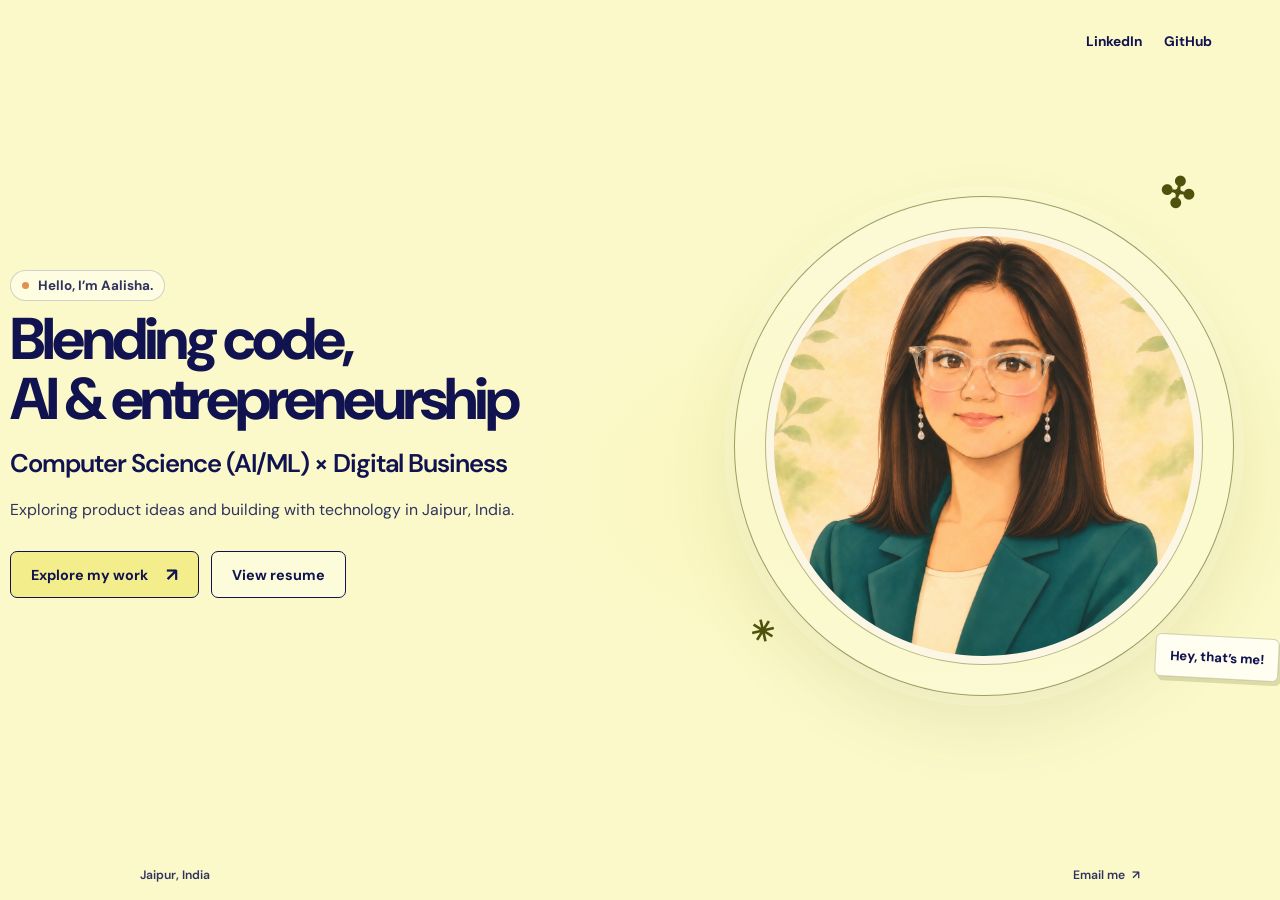
==== commit ce48f284: "Refactor HTML and CSS for improved layout and accessibility; update email links to open in Gmail; ad" ====
--- a/index.html
+++ b/index.html
@@ -15,12 +15,6 @@
   <a class="skip-link" href="#main-content">Skip to content</a>
   <div class="home-shell">
     <header class="home-header">
-      <nav class="home-nav" aria-label="Main navigation">
-        <a class="active" href="index.html">Home</a>
-        <a href="about.html">About</a>
-        <a href="projects.html">Work</a>
-        <a href="portfolio.html">Resume</a>
-      </nav>
       <div class="social-links" aria-label="Social links">
         <a href="https://www.linkedin.com/in/aalisha-kohli-150954351ak" target="_blank" rel="noopener noreferrer">LinkedIn</a>
         <a href="https://github.com/aalishakohli5-cmyk" target="_blank" rel="noopener noreferrer">GitHub</a>
@@ -34,8 +28,8 @@
         <p class="hero-subtitle">Computer Science (AI/ML) × Digital Business</p>
         <p class="hero-location">Exploring product ideas and building with technology in Jaipur, India.</p>
         <div class="hero-actions">
-          <a class="button button-primary" href="projects.html">Explore my work <span aria-hidden="true">↗</span></a>
-          <a class="button button-secondary" href="portfolio.html">View resume</a>
+          <a class="button button-primary" href="portfolio.html">Explore my work <span aria-hidden="true">↗</span></a>
+          <a class="button button-secondary" href="Aalisha_Kohli_CV_Final.pdf" target="_blank" rel="noopener">View resume</a>
         </div>
       </section>
 
@@ -46,16 +40,16 @@
         </div>
         <span class="sparkle sparkle-one" aria-hidden="true">✣</span>
         <span class="sparkle sparkle-two" aria-hidden="true">✳</span>
-        <span class="portrait-note">Curious by nature<br>building for what’s next</span>
+        <span class="portrait-note">Hey, that’s me!</span>
       </div>
 
-      <a class="scroll-cue" href="about.html"><span>↓</span> A little more about me</a>
     </main>
 
     <footer class="home-footer">
       <span>Jaipur, India</span>
-      <a href="mailto:aalishakohli5@gmail.com">Email me <span aria-hidden="true">↗</span></a>
+      <a href="https://mail.google.com/mail/?view=cm&amp;fs=1&amp;to=aalishakohli5%40gmail.com" target="_blank" rel="noopener noreferrer">Email me <span aria-hidden="true">↗</span></a>
     </footer>
   </div>
+  <script src="interactions.js" defer></script>
 </body>
 </html>
--- a/home.css
+++ b/home.css
@@ -37,7 +37,7 @@
 .home-header {
   z-index: 5;
   display: grid;
-  width: min(100% - 64px, 1000px);
+  width: min(100% - 64px, 1320px);
   min-height: 82px;
   margin: 0 auto;
   grid-template-columns: 1fr auto;
@@ -46,10 +46,6 @@
 }
 .wordmark { font-size: 1.08rem; font-weight: 800; letter-spacing: -.045em; text-decoration: none; white-space: nowrap; }
 .wordmark span { color: #e78d37; }
-.home-nav { display: flex; align-items: center; justify-self: center; gap: clamp(20px, 4vw, 54px); }
-.home-nav a { position: relative; padding: 8px 0; font-size: .88rem; font-weight: 600; text-decoration: none; }
-.home-nav a::after { position: absolute; right: 0; bottom: 2px; left: 0; height: 2px; transform: scaleX(0); transform-origin: left; background: var(--navy); content: ""; transition: transform .2s ease; }
-.home-nav a:hover::after, .home-nav a.active::after { transform: scaleX(1); }
 .social-links { display: flex; justify-content: flex-end; gap: 22px; }
 .social-links a { position: relative; padding: 6px 0; font-size: .86rem; font-weight: 700; text-decoration: none; }
 .social-links a::after { position: absolute; right: 0; bottom: 2px; left: 0; height: 2px; transform: scaleX(0); transform-origin: left; background: var(--navy); content: ""; transition: transform .2s ease; }
@@ -57,51 +53,50 @@
 .hero {
   position: relative;
   display: grid;
-  width: min(100% - 64px, 1000px);
+  width: min(100% - 64px, 1320px);
   flex: 1;
   margin: 0 auto;
-  grid-template-columns: 1fr 1fr;
+  grid-template-columns: minmax(0, 1.05fr) minmax(0, .95fr);
   align-items: center;
   gap: 20px;
   padding: 34px 0 74px;
 }
-.hero-copy { z-index: 2; padding-bottom: 24px; }
+.hero-copy { z-index: 2; padding-bottom: 24px; transform: translateX(-22px); }
 .hello { display: inline-flex; align-items: center; gap: 9px; margin: 0 0 8px; padding: 6px 11px; border: 1px solid rgb(16 19 79 / 18%); border-radius: 999px; background: rgb(255 254 240 / 62%); color: var(--navy-soft); font-size: clamp(.82rem, 1.05vw, .96rem); font-weight: 700; }
 .hello::before { width: 7px; height: 7px; border-radius: 50%; background: #df9250; content: ""; }
-.hero-copy h1 { max-width: 590px; margin: 0; font-size: clamp(2.65rem, 5.2vw, 4.6rem); font-weight: 800; letter-spacing: -.065em; line-height: 1.02; }
+.hero-copy h1 { max-width: 760px; margin: 0; font-size: clamp(2.6rem, 4.6vw, 4.15rem); font-weight: 800; letter-spacing: -.065em; line-height: 1.02; }
 .hero-subtitle { margin: 18px 0 0; font-size: clamp(1.15rem, 2vw, 1.65rem); font-weight: 600; letter-spacing: -.04em; }
 .hero-location { margin: 17px 0 0; color: var(--navy-soft); font-size: .99rem; line-height: 1.65; }
 .hero-actions { display: flex; flex-wrap: wrap; gap: 12px; margin-top: 28px; }
 .button { display: inline-flex; min-height: 47px; align-items: center; justify-content: center; gap: 18px; padding: 0 20px; border: 1px solid var(--navy); border-radius: 7px; font-size: .9rem; font-weight: 700; text-decoration: none; transition: transform .18s ease, box-shadow .18s ease, background .18s ease; }
 .button:hover { transform: translateY(-3px); box-shadow: 3px 4px 0 var(--navy); }
+.button:active { transform: translateY(2px) scale(.985); box-shadow: 1px 1px 0 var(--navy); }
 .button-primary { background: #f3ee8b; }
 .button-primary span { font-size: 1.15rem; }
 .button-secondary { background: rgb(255 254 240 / 42%); }
-.portrait-area { position: relative; display: grid; min-height: min(62vh, 500px); place-items: center; }
-.portrait-halo { position: absolute; width: min(31vw, 410px); aspect-ratio: 1; border: 1px solid rgb(78 82 12 / 55%); border-radius: 50%; background: rgb(255 255 245 / 24%); box-shadow: 0 0 0 10px rgb(255 255 235 / 16%), 0 28px 70px rgb(89 83 30 / 10%); }
-.portrait-frame { position: relative; width: min(27vw, 360px); height: min(27vw, 360px); overflow: hidden; border: 8px solid rgb(255 255 244 / 64%); border-radius: 50%; background: #f4e9c7; box-shadow: 0 0 0 1px rgb(78 82 12 / 40%); }
-.portrait-frame img { width: 100%; height: 100%; object-fit: cover; object-position: 50% 18%; }
+.portrait-area { position: relative; display: grid; min-height: min(72vh, 660px); place-items: center; translate: 20px 0; animation: portrait-float 6s ease-in-out infinite; }
+.portrait-halo { position: absolute; width: min(39vw, 560px); aspect-ratio: 1; border: 1px solid rgb(78 82 12 / 55%); border-radius: 50%; background: rgb(255 255 245 / 24%); box-shadow: 0 0 0 10px rgb(255 255 235 / 16%), 0 28px 70px rgb(89 83 30 / 10%); translate: var(--halo-x, 0px) var(--halo-y, 0px); transition: translate 240ms ease-out; }
+.portrait-frame { position: relative; width: min(34vw, 490px); height: min(34vw, 490px); overflow: hidden; border: 8px solid rgb(255 255 244 / 64%); border-radius: 50%; background: #f4e9c7; box-shadow: 0 0 0 1px rgb(78 82 12 / 40%); translate: var(--frame-x, 0px) var(--frame-y, 0px); transition: translate 240ms ease-out; }
+.portrait-frame img { width: 100%; height: 100%; object-fit: cover; object-position: 50% 18%; transform: translate(var(--portrait-x, 0px), var(--portrait-y, 0px)); transition: transform 240ms ease-out; }
 .sparkle { position: absolute; z-index: 2; color: var(--green); font-weight: 700; line-height: 1; }
 .sparkle-one { top: 8%; right: 13%; font-size: 2.6rem; transform: rotate(12deg); }
 .sparkle-two { bottom: 19%; left: 9%; font-size: 1.8rem; transform: rotate(-13deg); }
-.portrait-note { position: absolute; right: -2%; bottom: 14%; z-index: 3; padding: 11px 14px; border: 1px solid rgb(78 82 12 / 26%); border-radius: 6px; background: var(--paper); box-shadow: 3px 4px 0 rgb(78 82 12 / 18%); font-size: .74rem; font-weight: 700; line-height: 1.45; transform: rotate(3deg); }
+.portrait-note { position: absolute; right: -2%; bottom: 14%; z-index: 3; padding: 11px 14px; border: 1px solid rgb(78 82 12 / 26%); border-radius: 6px; background: var(--paper); box-shadow: 3px 4px 0 rgb(78 82 12 / 18%); font-size: .82rem; font-weight: 800; line-height: 1.45; transform: rotate(3deg); opacity: 0; animation: bubble-arrive .65s cubic-bezier(.2,.8,.2,1) .45s forwards; }
 .scroll-cue { position: absolute; bottom: 26px; left: 0; display: flex; align-items: center; gap: 10px; font-size: .78rem; font-weight: 700; text-decoration: none; }
 .scroll-cue span { display: grid; width: 26px; height: 26px; place-items: center; border: 1px solid rgb(16 19 79 / 32%); border-radius: 50%; font-size: 1rem; transition: transform .2s; }
 .scroll-cue:hover span { transform: translateY(3px); }
 .home-footer { display: flex; width: min(100% - 64px, 1000px); min-height: 50px; margin: 0 auto; align-items: center; justify-content: space-between; color: var(--navy-soft); font-size: .76rem; font-weight: 600; }
 .home-footer a { text-decoration: none; }
 .home-footer a span { margin-left: 4px; }
-@media (min-width: 1500px) { .home-header, .hero, .home-footer { width: min(100% - 80px, 1120px); } }
+@media (min-width: 1500px) { .home-header, .hero, .home-footer { width: min(100% - 100px, 1500px); } }
 @media (max-width: 760px) {
   body.home-page { padding: 0; }
   .home-shell { min-height: 100svh; border-radius: 0; }
   .home-header { width: calc(100% - 36px); min-height: 72px; grid-template-columns: 1fr auto; gap: 10px; }
   .wordmark { font-size: .98rem; }
-  .home-nav { grid-column: 1 / -1; grid-row: 2; justify-content: space-between; gap: 10px; padding-bottom: 10px; }
-  .home-nav a { font-size: .78rem; }
   .social-links { grid-column: 2; grid-row: 1; }
   .hero { width: calc(100% - 40px); grid-template-columns: 1fr; gap: 0; padding: 30px 0 64px; }
-  .hero-copy { grid-row: 2; padding: 0 0 20px; text-align: center; }
+  .hero-copy { grid-row: 2; padding: 0 0 20px; text-align: center; transform: none; }
   .hello { margin-bottom: 8px; }
   .hero-copy h1 { max-width: none; font-size: clamp(2.55rem, 10vw, 4rem); }
   .hero-subtitle { margin-top: 10px; }
@@ -109,9 +104,9 @@
   .desktop-break { display: none; }
   .hero-actions { justify-content: center; margin-top: 20px; }
   .button { min-height: 44px; padding: 0 16px; font-size: .84rem; }
-  .portrait-area { grid-row: 1; min-height: clamp(250px, 70vw, 380px); }
-  .portrait-halo { width: min(69vw, 340px); }
-  .portrait-frame { width: min(59vw, 292px); height: min(59vw, 292px); }
+  .portrait-area { grid-row: 1; min-height: clamp(270px, 78vw, 420px); translate: none; }
+  .portrait-halo { width: min(76vw, 390px); }
+  .portrait-frame { width: min(66vw, 340px); height: min(66vw, 340px); }
   .sparkle-one { top: 7%; right: 10%; font-size: 2rem; }
   .sparkle-two { bottom: 17%; left: 8%; font-size: 1.4rem; }
   .portrait-note { right: 0; bottom: 8%; font-size: .68rem; }
@@ -119,10 +114,15 @@
   .home-footer { width: calc(100% - 36px); min-height: 40px; font-size: .7rem; }
 }
 @media (max-width: 380px) {
-  .home-nav { gap: 7px; }
-  .home-nav a { font-size: .7rem; }
   .hero-copy h1 { font-size: 2.45rem; }
   .hero-actions { gap: 8px; }
   .button { gap: 9px; padding: 0 12px; }
 }
 @media (prefers-reduced-motion: reduce) { *, *::before, *::after { scroll-behavior: auto !important; transition-duration: .01ms !important; } }
+@keyframes portrait-float { 0%,100% { transform:translateY(0); } 50% { transform:translateY(-8px); } }
+@keyframes bubble-arrive { from { opacity:0; scale:.86; } to { opacity:1; scale:1; } }
+@media (prefers-reduced-motion: reduce) {
+  .portrait-area,.portrait-note { animation:none !important; }
+  .portrait-note { opacity:1; }
+  .portrait-frame,.portrait-halo,.portrait-frame img { transition:none !important; }
+}
